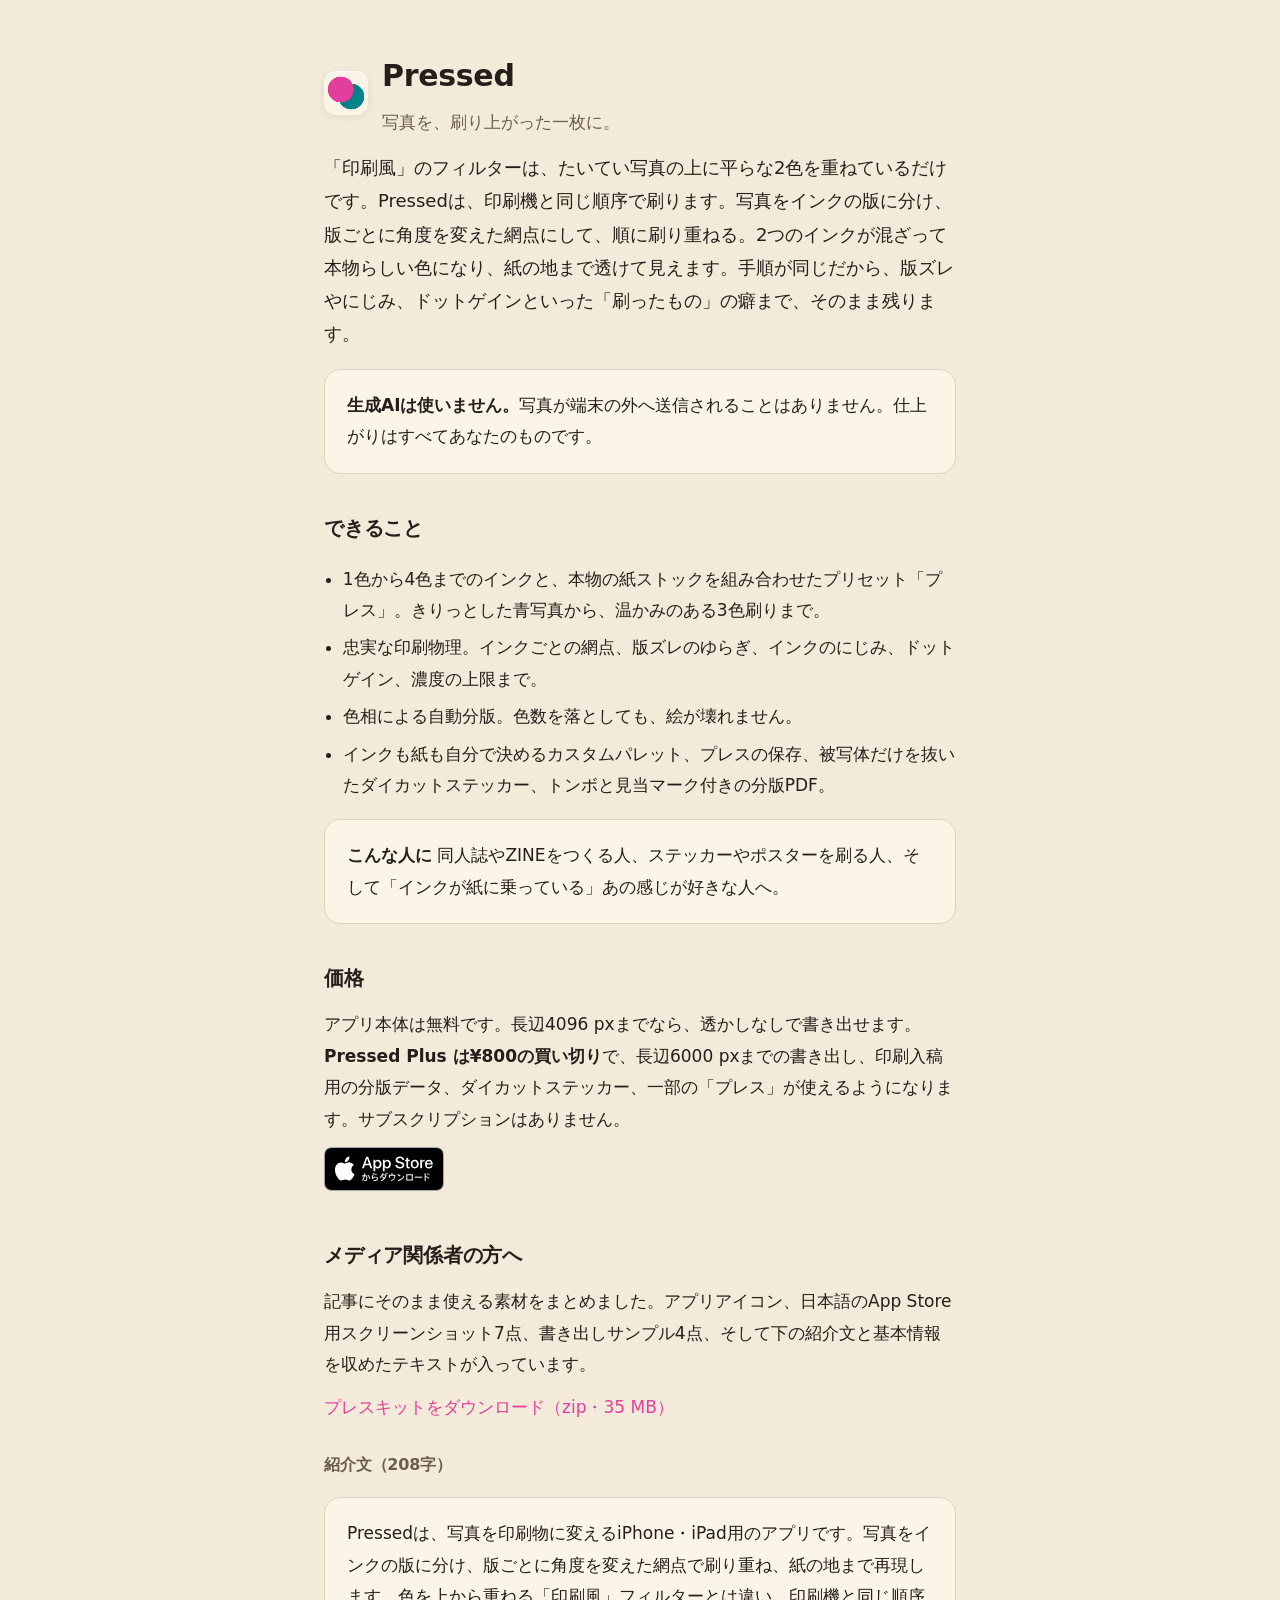
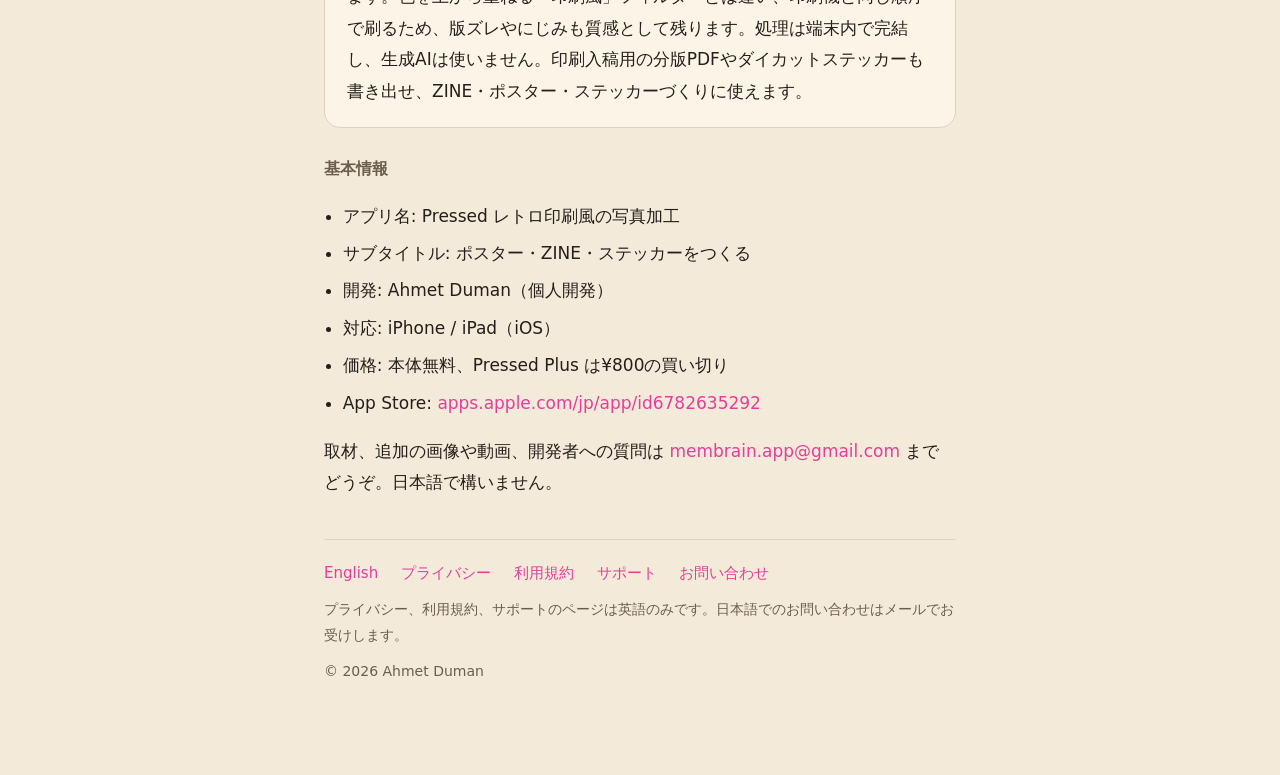
==== ja/index.html @ ede1c7cb "feat: a Japanese press page, a press kit, and an English headline without the mark The English headl" ====
<!doctype html>
<html lang="ja">
<head>
<meta charset="utf-8">
<meta name="viewport" content="width=device-width, initial-scale=1">
<title>Pressed - 写真を、刷り上がった一枚に</title>
<meta name="description" content="写真をインクの版に分け、版ごとに角度を変えた網点で刷り重ねる、レトロ印刷風の写真加工アプリ。処理は端末内で完結し、生成AIは使いません。ポスター・ZINE・ステッカーに。プレスキットもこちらから。">
<link rel="alternate" hreflang="ja" href="https://aduman.github.io/pressed-app/ja/">
<link rel="alternate" hreflang="en" href="https://aduman.github.io/pressed-app/">
<link rel="alternate" hreflang="x-default" href="https://aduman.github.io/pressed-app/">
<link rel="stylesheet" href="../style.css">
</head>
<body>
<div class="wrap">
  <header>
    <div class="mark" aria-hidden="true"></div>
    <div>
      <h1>Pressed</h1>
      <p class="tag">写真を、刷り上がった一枚に。</p>
    </div>
  </header>

  <p class="lede">「印刷風」のフィルターは、たいてい写真の上に平らな2色を重ねているだけです。Pressedは、印刷機と同じ順序で刷ります。写真をインクの版に分け、版ごとに角度を変えた網点にして、順に刷り重ねる。2つのインクが混ざって本物らしい色になり、紙の地まで透けて見えます。手順が同じだから、版ズレやにじみ、ドットゲインといった「刷ったもの」の癖まで、そのまま残ります。</p>

  <div class="card"><strong>生成AIは使いません。</strong>写真が端末の外へ送信されることはありません。仕上がりはすべてあなたのものです。</div>

  <h2>できること</h2>
  <ul>
    <li>1色から4色までのインクと、本物の紙ストックを組み合わせたプリセット「プレス」。きりっとした青写真から、温かみのある3色刷りまで。</li>
    <li>忠実な印刷物理。インクごとの網点、版ズレのゆらぎ、インクのにじみ、ドットゲイン、濃度の上限まで。</li>
    <li>色相による自動分版。色数を落としても、絵が壊れません。</li>
    <li>インクも紙も自分で決めるカスタムパレット、プレスの保存、被写体だけを抜いたダイカットステッカー、トンボと見当マーク付きの分版PDF。</li>
  </ul>

  <div class="card"><strong>こんな人に</strong> 同人誌やZINEをつくる人、ステッカーやポスターを刷る人、そして「インクが紙に乗っている」あの感じが好きな人へ。</div>

  <h2>価格</h2>
  <p>アプリ本体は無料です。長辺4096 pxまでなら、透かしなしで書き出せます。<strong>Pressed Plus は¥800の買い切り</strong>で、長辺6000 pxまでの書き出し、印刷入稿用の分版データ、ダイカットステッカー、一部の「プレス」が使えるようになります。サブスクリプションはありません。</p>

  <p><a class="badge" href="https://apps.apple.com/jp/app/id6782635292"><img src="../appstore-badge-ja.svg" alt="App Store でダウンロード" width="109" height="40"></a></p>

  <h2>メディア関係者の方へ</h2>
  <p>記事にそのまま使える素材をまとめました。アプリアイコン、日本語のApp Store用スクリーンショット7点、書き出しサンプル4点、そして下の紹介文と基本情報を収めたテキストが入っています。</p>
  <p><a href="../press/pressed-press-kit.zip">プレスキットをダウンロード（zip・35 MB）</a></p>

  <h3>紹介文（208字）</h3>
  <div class="card">Pressedは、写真を印刷物に変えるiPhone・iPad用のアプリです。写真をインクの版に分け、版ごとに角度を変えた網点で刷り重ね、紙の地まで再現します。色を上から重ねる「印刷風」フィルターとは違い、印刷機と同じ順序で刷るため、版ズレやにじみも質感として残ります。処理は端末内で完結し、生成AIは使いません。印刷入稿用の分版PDFやダイカットステッカーも書き出せ、ZINE・ポスター・ステッカーづくりに使えます。</div>

  <h3>基本情報</h3>
  <ul>
    <li>アプリ名: Pressed レトロ印刷風の写真加工</li>
    <li>サブタイトル: ポスター・ZINE・ステッカーをつくる</li>
    <li>開発: Ahmet Duman（個人開発）</li>
    <li>対応: iPhone / iPad（iOS）</li>
    <li>価格: 本体無料、Pressed Plus は¥800の買い切り</li>
    <li>App Store: <a href="https://apps.apple.com/jp/app/id6782635292">apps.apple.com/jp/app/id6782635292</a></li>
  </ul>

  <p>取材、追加の画像や動画、開発者への質問は <a href="mailto:membrain.app@gmail.com">membrain.app@gmail.com</a> までどうぞ。日本語で構いません。</p>

  <nav>
    <a href="../index.html">English</a>
    <a href="../privacy.html">プライバシー</a>
    <a href="../terms.html">利用規約</a>
    <a href="../support.html">サポート</a>
    <a href="mailto:membrain.app@gmail.com">お問い合わせ</a>
  </nav>
  <p class="muted">プライバシー、利用規約、サポートのページは英語のみです。日本語でのお問い合わせはメールでお受けします。</p>
  <p class="muted">© 2026 Ahmet Duman</p>
</div>
</body>
</html>
---- style.css ----
:root{
  --paper:#f3ead9; --ink:#241f1a; --soft:#6b5e4c; --line:#e0d3bd;
  --pink:#e43e9c; --teal:#00838a; --card:#fbf4e7;
}
*{box-sizing:border-box}
html{-webkit-text-size-adjust:100%}
body{
  margin:0;background:var(--paper);color:var(--ink);
  font:17px/1.6 ui-rounded,"SF Pro Rounded",system-ui,-apple-system,Segoe UI,Roboto,
       "Hiragino Sans","Hiragino Kaku Gothic ProN","Yu Gothic","Noto Sans JP",sans-serif;
}
html[lang="ja"] body{line-height:1.85}
html[lang="ja"] .lede{font-size:18px}
.wrap{max-width:680px;margin:0 auto;padding:48px 24px 80px}
header{display:flex;align-items:center;gap:14px;margin-bottom:8px}
.mark{width:44px;height:44px;border-radius:12px;flex:none;
  background:
    radial-gradient(circle at 38% 42%, var(--pink) 0 34%, transparent 35%),
    radial-gradient(circle at 62% 58%, var(--teal) 0 34%, transparent 35%),
    var(--card);
  box-shadow:0 1px 0 #fff inset,0 2px 8px rgba(0,0,0,.08)}
h1{font-size:30px;margin:0;letter-spacing:-.01em}
h2{font-size:20px;margin:36px 0 10px;letter-spacing:-.01em}
h3{font-size:16px;margin:26px 0 8px;color:var(--soft);letter-spacing:-.01em}
.tag{color:var(--soft);margin:.2em 0 0}
p{margin:.7em 0}
a{color:var(--pink);text-decoration:none}
a:hover{text-decoration:underline}
.lede{font-size:19px}
.card{background:var(--card);border:1px solid var(--line);border-radius:16px;padding:20px 22px;margin:18px 0}
ul{padding-left:1.1em}
li{margin:.35em 0}
.badge{display:inline-block;line-height:0}
.badge img{display:block;height:44px;width:auto}
small,.muted{color:var(--soft);font-size:14px}
nav{margin-top:40px;padding-top:20px;border-top:1px solid var(--line);font-size:15px}
nav a{margin-right:18px}
hr{border:none;border-top:1px solid var(--line);margin:28px 0}
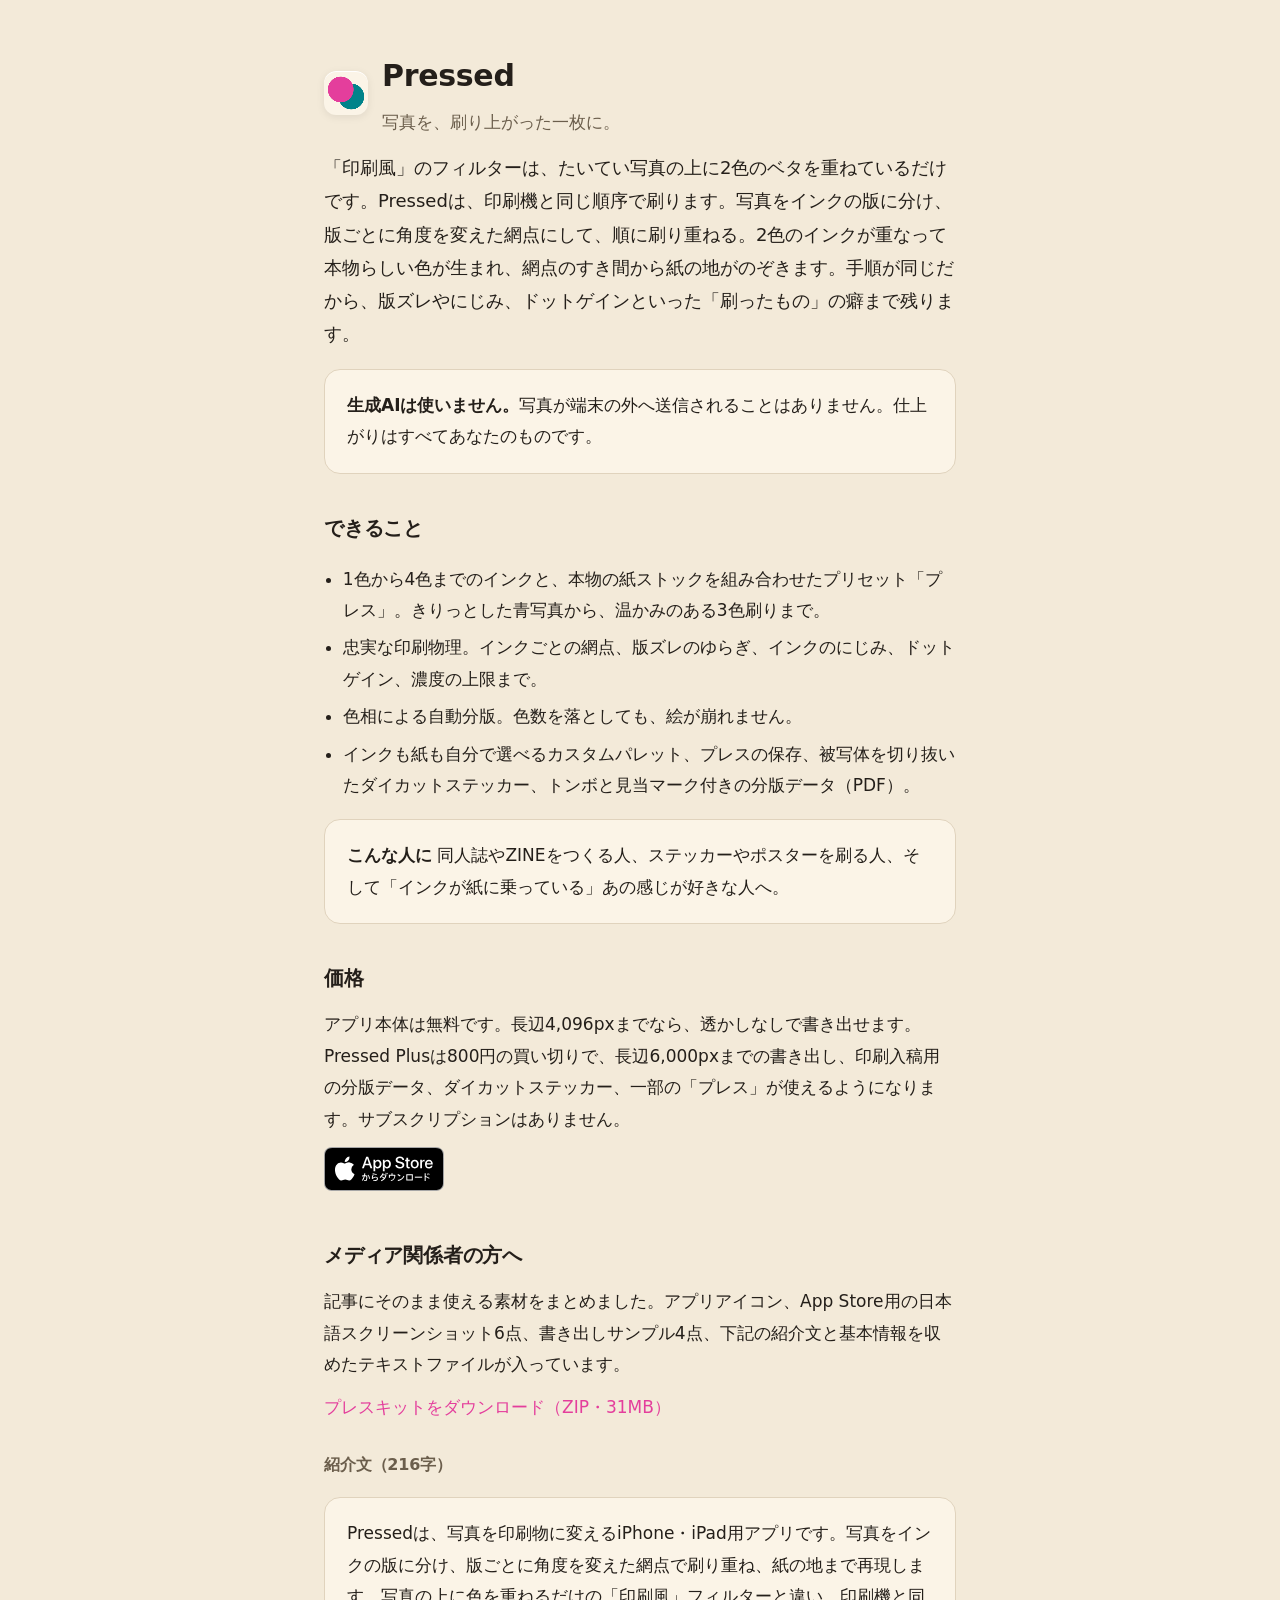
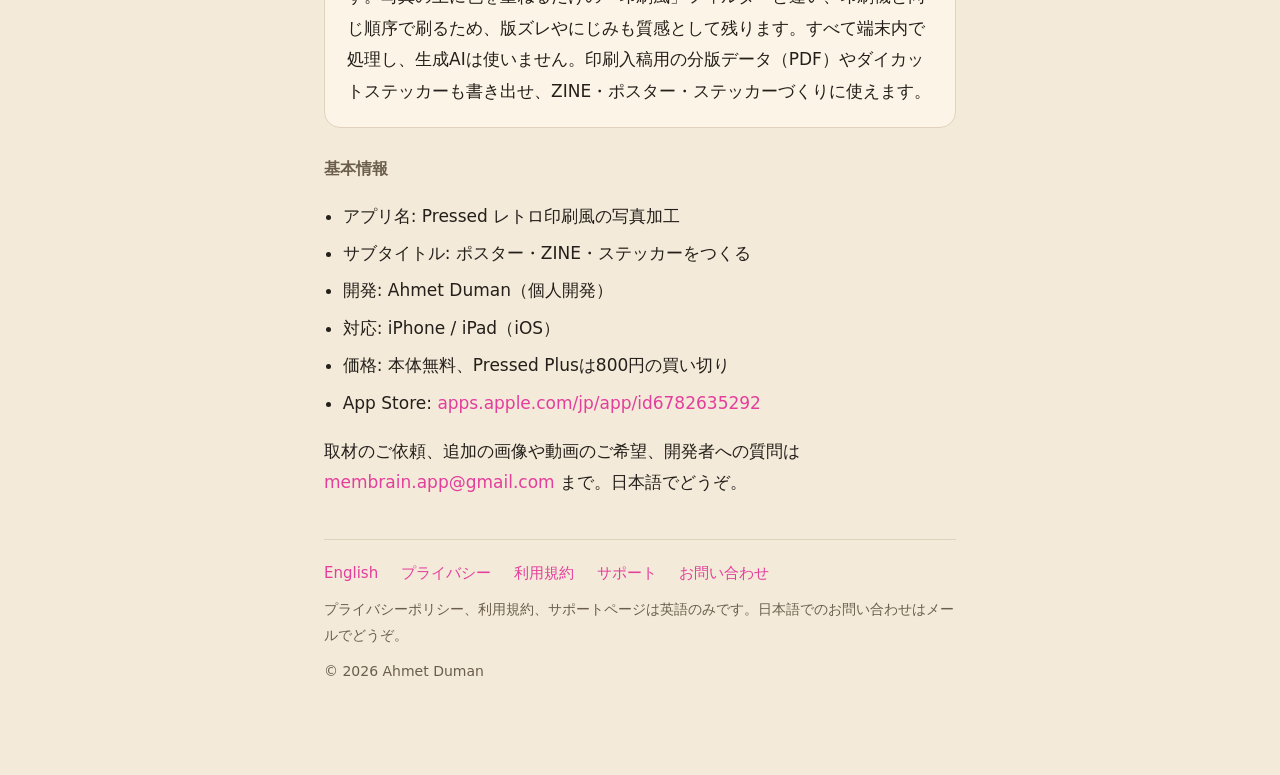
==== commit f242d141: "fix: native-review copy corrections and kit portrait removal The Japanese lede, feature list, price," ====
--- a/ja/index.html
+++ b/ja/index.html
@@ -20,7 +20,7 @@
     </div>
   </header>
 
-  <p class="lede">「印刷風」のフィルターは、たいてい写真の上に平らな2色を重ねているだけです。Pressedは、印刷機と同じ順序で刷ります。写真をインクの版に分け、版ごとに角度を変えた網点にして、順に刷り重ねる。2つのインクが混ざって本物らしい色になり、紙の地まで透けて見えます。手順が同じだから、版ズレやにじみ、ドットゲインといった「刷ったもの」の癖まで、そのまま残ります。</p>
+  <p class="lede">「印刷風」のフィルターは、たいてい写真の上に2色のベタを重ねているだけです。Pressedは、印刷機と同じ順序で刷ります。写真をインクの版に分け、版ごとに角度を変えた網点にして、順に刷り重ねる。2色のインクが重なって本物らしい色が生まれ、網点のすき間から紙の地がのぞきます。手順が同じだから、版ズレやにじみ、ドットゲインといった「刷ったもの」の癖まで残ります。</p>
 
   <div class="card"><strong>生成AIは使いません。</strong>写真が端末の外へ送信されることはありません。仕上がりはすべてあなたのものです。</div>
 
@@ -28,23 +28,23 @@
   <ul>
     <li>1色から4色までのインクと、本物の紙ストックを組み合わせたプリセット「プレス」。きりっとした青写真から、温かみのある3色刷りまで。</li>
     <li>忠実な印刷物理。インクごとの網点、版ズレのゆらぎ、インクのにじみ、ドットゲイン、濃度の上限まで。</li>
-    <li>色相による自動分版。色数を落としても、絵が壊れません。</li>
-    <li>インクも紙も自分で決めるカスタムパレット、プレスの保存、被写体だけを抜いたダイカットステッカー、トンボと見当マーク付きの分版PDF。</li>
+    <li>色相による自動分版。色数を落としても、絵が崩れません。</li>
+    <li>インクも紙も自分で選べるカスタムパレット、プレスの保存、被写体を切り抜いたダイカットステッカー、トンボと見当マーク付きの分版データ（PDF）。</li>
   </ul>
 
   <div class="card"><strong>こんな人に</strong> 同人誌やZINEをつくる人、ステッカーやポスターを刷る人、そして「インクが紙に乗っている」あの感じが好きな人へ。</div>
 
   <h2>価格</h2>
-  <p>アプリ本体は無料です。長辺4096 pxまでなら、透かしなしで書き出せます。<strong>Pressed Plus は¥800の買い切り</strong>で、長辺6000 pxまでの書き出し、印刷入稿用の分版データ、ダイカットステッカー、一部の「プレス」が使えるようになります。サブスクリプションはありません。</p>
+  <p>アプリ本体は無料です。長辺4,096pxまでなら、透かしなしで書き出せます。Pressed Plusは800円の買い切りで、長辺6,000pxまでの書き出し、印刷入稿用の分版データ、ダイカットステッカー、一部の「プレス」が使えるようになります。サブスクリプションはありません。</p>
 
   <p><a class="badge" href="https://apps.apple.com/jp/app/id6782635292"><img src="../appstore-badge-ja.svg" alt="App Store でダウンロード" width="109" height="40"></a></p>
 
   <h2>メディア関係者の方へ</h2>
-  <p>記事にそのまま使える素材をまとめました。アプリアイコン、日本語のApp Store用スクリーンショット7点、書き出しサンプル4点、そして下の紹介文と基本情報を収めたテキストが入っています。</p>
-  <p><a href="../press/pressed-press-kit.zip">プレスキットをダウンロード（zip・35 MB）</a></p>
+  <p>記事にそのまま使える素材をまとめました。アプリアイコン、App Store用の日本語スクリーンショット6点、書き出しサンプル4点、下記の紹介文と基本情報を収めたテキストファイルが入っています。</p>
+  <p><a href="../press/pressed-press-kit.zip">プレスキットをダウンロード（ZIP・31MB）</a></p>
 
-  <h3>紹介文（208字）</h3>
-  <div class="card">Pressedは、写真を印刷物に変えるiPhone・iPad用のアプリです。写真をインクの版に分け、版ごとに角度を変えた網点で刷り重ね、紙の地まで再現します。色を上から重ねる「印刷風」フィルターとは違い、印刷機と同じ順序で刷るため、版ズレやにじみも質感として残ります。処理は端末内で完結し、生成AIは使いません。印刷入稿用の分版PDFやダイカットステッカーも書き出せ、ZINE・ポスター・ステッカーづくりに使えます。</div>
+  <h3>紹介文（216字）</h3>
+  <div class="card">Pressedは、写真を印刷物に変えるiPhone・iPad用アプリです。写真をインクの版に分け、版ごとに角度を変えた網点で刷り重ね、紙の地まで再現します。写真の上に色を重ねるだけの「印刷風」フィルターと違い、印刷機と同じ順序で刷るため、版ズレやにじみも質感として残ります。すべて端末内で処理し、生成AIは使いません。印刷入稿用の分版データ（PDF）やダイカットステッカーも書き出せ、ZINE・ポスター・ステッカーづくりに使えます。</div>
 
   <h3>基本情報</h3>
   <ul>
@@ -52,11 +52,11 @@
     <li>サブタイトル: ポスター・ZINE・ステッカーをつくる</li>
     <li>開発: Ahmet Duman（個人開発）</li>
     <li>対応: iPhone / iPad（iOS）</li>
-    <li>価格: 本体無料、Pressed Plus は¥800の買い切り</li>
+    <li>価格: 本体無料、Pressed Plusは800円の買い切り</li>
     <li>App Store: <a href="https://apps.apple.com/jp/app/id6782635292">apps.apple.com/jp/app/id6782635292</a></li>
   </ul>
 
-  <p>取材、追加の画像や動画、開発者への質問は <a href="mailto:membrain.app@gmail.com">membrain.app@gmail.com</a> までどうぞ。日本語で構いません。</p>
+  <p>取材のご依頼、追加の画像や動画のご希望、開発者への質問は <a href="mailto:membrain.app@gmail.com">membrain.app@gmail.com</a> まで。日本語でどうぞ。</p>
 
   <nav>
     <a href="../index.html">English</a>
@@ -65,7 +65,7 @@
     <a href="../support.html">サポート</a>
     <a href="mailto:membrain.app@gmail.com">お問い合わせ</a>
   </nav>
-  <p class="muted">プライバシー、利用規約、サポートのページは英語のみです。日本語でのお問い合わせはメールでお受けします。</p>
+  <p class="muted">プライバシーポリシー、利用規約、サポートページは英語のみです。日本語でのお問い合わせはメールでどうぞ。</p>
   <p class="muted">© 2026 Ahmet Duman</p>
 </div>
 </body>
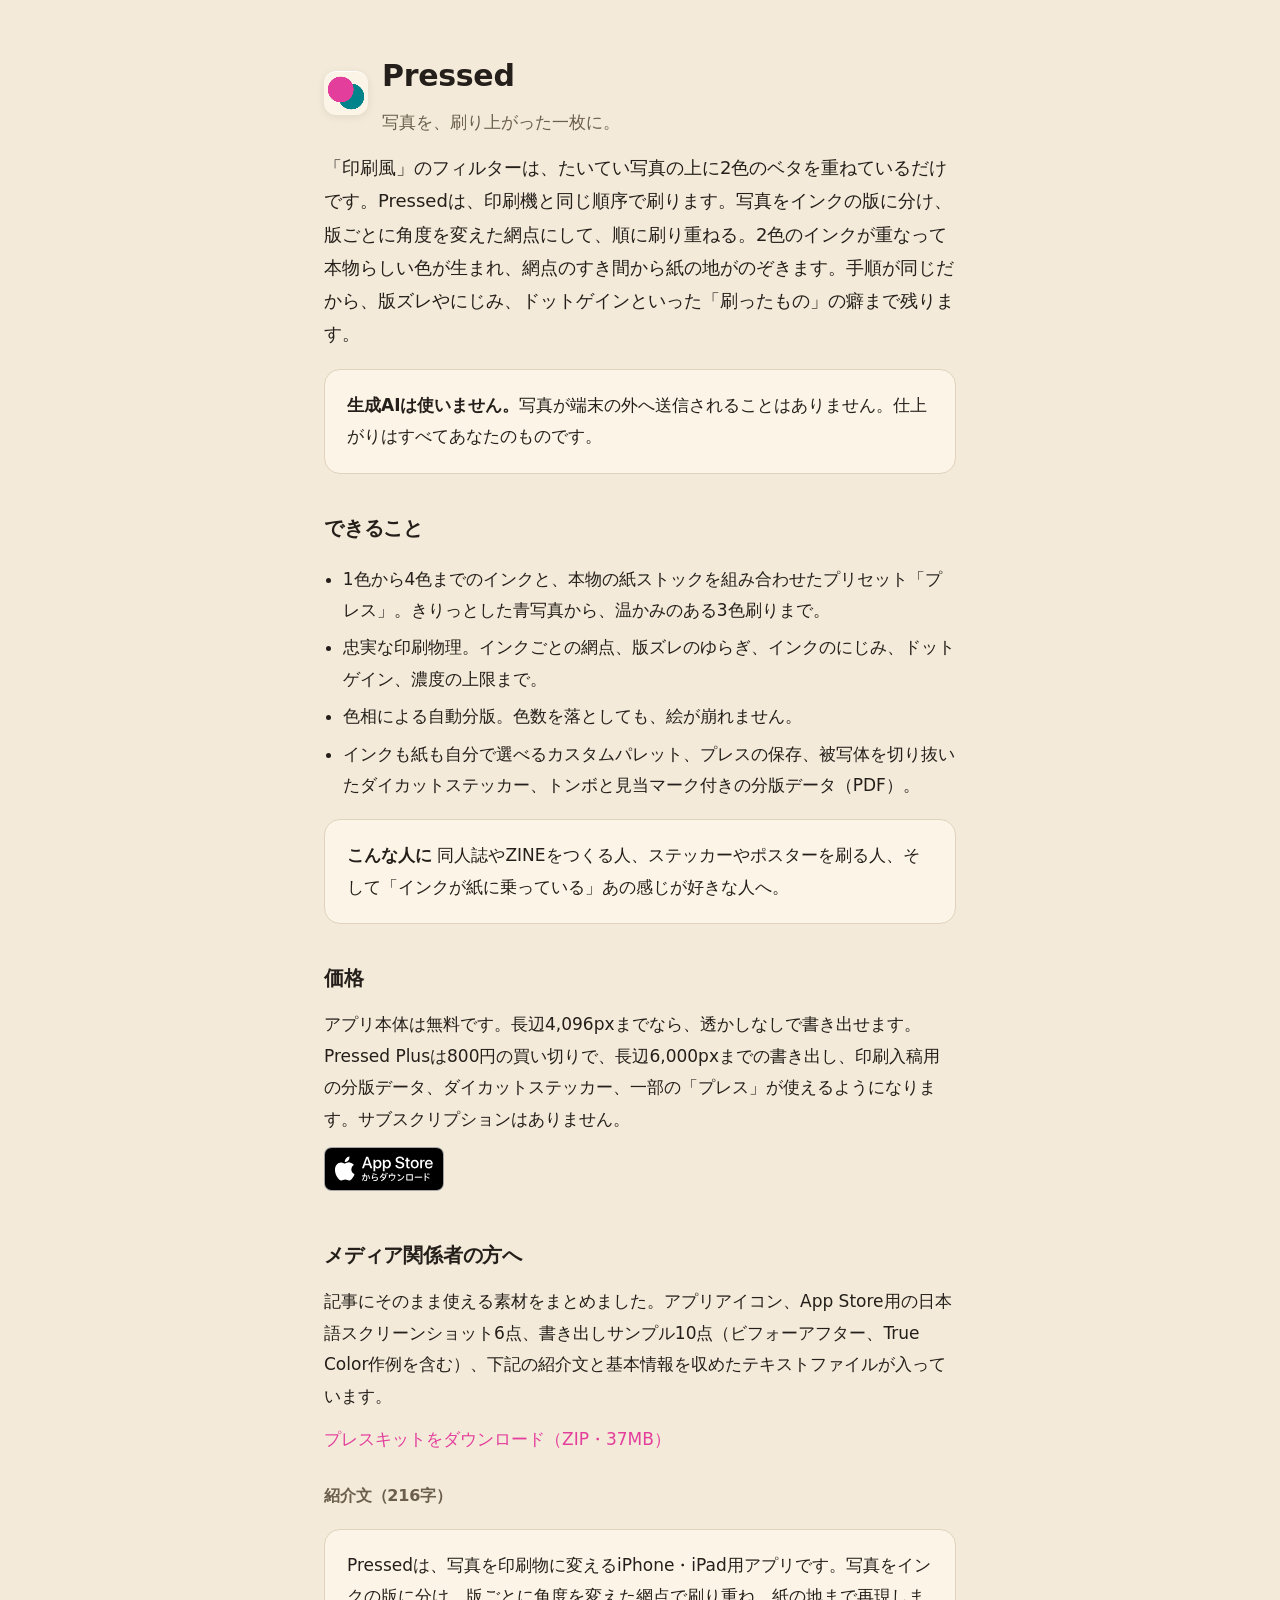
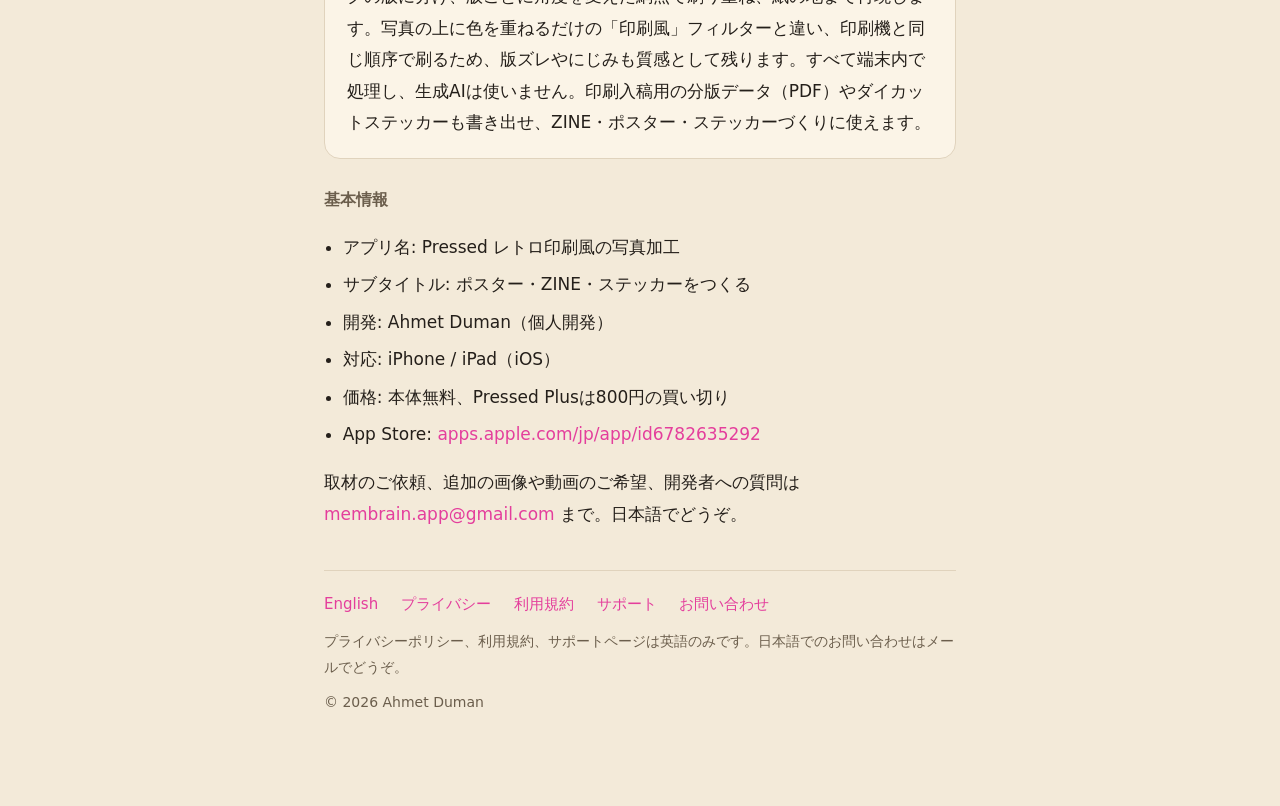
==== commit bf2aef68: "feat: ten press kit samples, with before/after pairs and True Color The press kit zip gains three be" ====
--- a/ja/index.html
+++ b/ja/index.html
@@ -40,8 +40,8 @@
   <p><a class="badge" href="https://apps.apple.com/jp/app/id6782635292"><img src="../appstore-badge-ja.svg" alt="App Store でダウンロード" width="109" height="40"></a></p>
 
   <h2>メディア関係者の方へ</h2>
-  <p>記事にそのまま使える素材をまとめました。アプリアイコン、App Store用の日本語スクリーンショット6点、書き出しサンプル4点、下記の紹介文と基本情報を収めたテキストファイルが入っています。</p>
-  <p><a href="../press/pressed-press-kit.zip">プレスキットをダウンロード（ZIP・31MB）</a></p>
+  <p>記事にそのまま使える素材をまとめました。アプリアイコン、App Store用の日本語スクリーンショット6点、書き出しサンプル10点（ビフォーアフター、True Color作例を含む）、下記の紹介文と基本情報を収めたテキストファイルが入っています。</p>
+  <p><a href="../press/pressed-press-kit.zip">プレスキットをダウンロード（ZIP・37MB）</a></p>
 
   <h3>紹介文（216字）</h3>
   <div class="card">Pressedは、写真を印刷物に変えるiPhone・iPad用アプリです。写真をインクの版に分け、版ごとに角度を変えた網点で刷り重ね、紙の地まで再現します。写真の上に色を重ねるだけの「印刷風」フィルターと違い、印刷機と同じ順序で刷るため、版ズレやにじみも質感として残ります。すべて端末内で処理し、生成AIは使いません。印刷入稿用の分版データ（PDF）やダイカットステッカーも書き出せ、ZINE・ポスター・ステッカーづくりに使えます。</div>
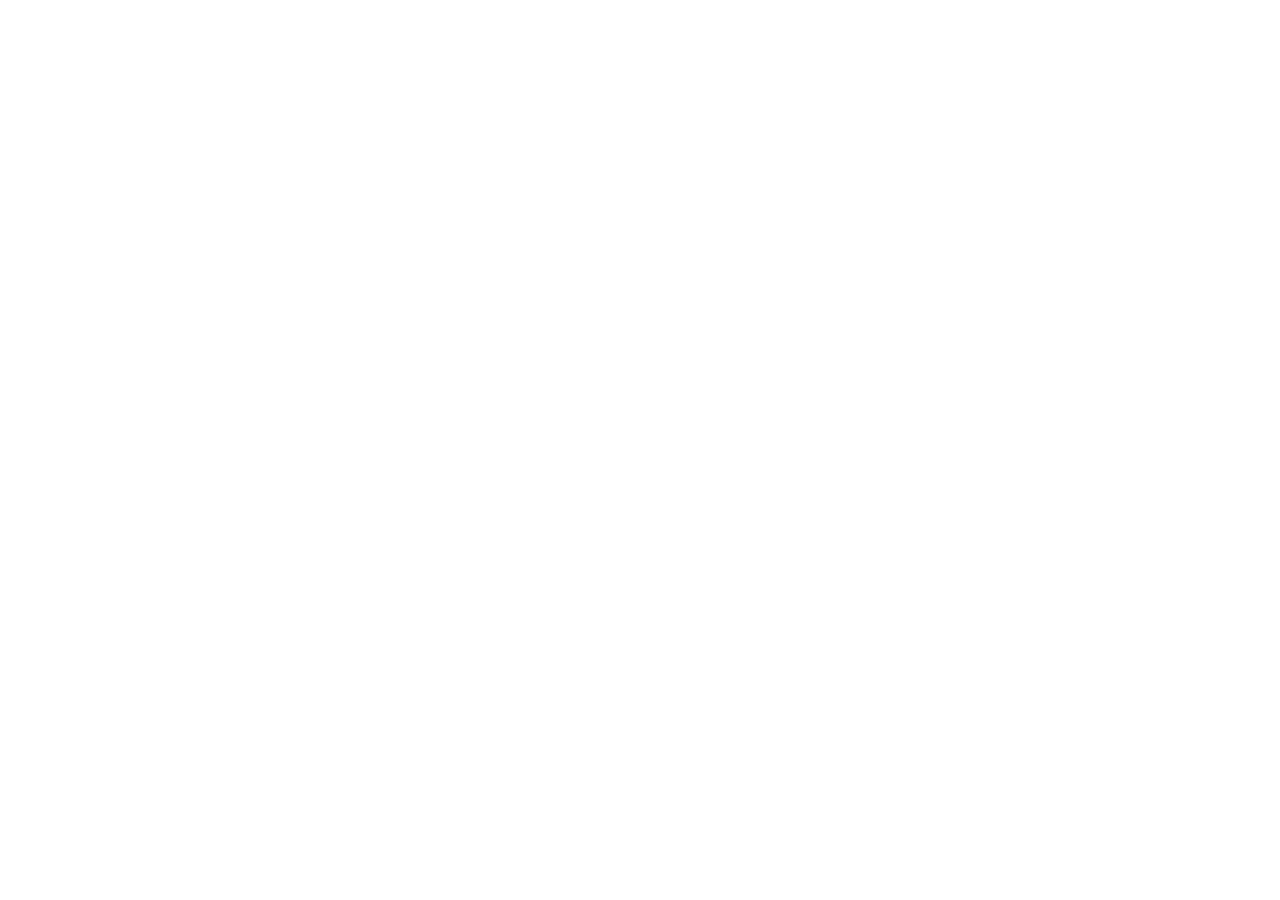
==== commit e02dbaa1: "Redirect Pressed landing pages to Almost Matter Move English and Japanese landing visitors to the cu" ====
--- a/ja/index.html
+++ b/ja/index.html
@@ -3,70 +3,14 @@
 <head>
 <meta charset="utf-8">
 <meta name="viewport" content="width=device-width, initial-scale=1">
-<title>Pressed - 写真を、刷り上がった一枚に</title>
-<meta name="description" content="写真をインクの版に分け、版ごとに角度を変えた網点で刷り重ねる、レトロ印刷風の写真加工アプリ。処理は端末内で完結し、生成AIは使いません。ポスター・ZINE・ステッカーに。プレスキットもこちらから。">
-<link rel="alternate" hreflang="ja" href="https://aduman.github.io/pressed-app/ja/">
-<link rel="alternate" hreflang="en" href="https://aduman.github.io/pressed-app/">
-<link rel="alternate" hreflang="x-default" href="https://aduman.github.io/pressed-app/">
-<link rel="stylesheet" href="../style.css">
+<title>Pressed — Almost Matter に移転しました</title>
+<link rel="canonical" href="https://almostmatter.com/apps/pressed/">
+<meta http-equiv="refresh" content="0; url=https://almostmatter.com/apps/pressed/">
+<script>window.location.replace("https://almostmatter.com/apps/pressed/" + window.location.search + window.location.hash);</script>
 </head>
 <body>
-<div class="wrap">
-  <header>
-    <div class="mark" aria-hidden="true"></div>
-    <div>
-      <h1>Pressed</h1>
-      <p class="tag">写真を、刷り上がった一枚に。</p>
-    </div>
-  </header>
-
-  <p class="lede">「印刷風」のフィルターは、たいてい写真の上に2色のベタを重ねているだけです。Pressedは、印刷機と同じ順序で刷ります。写真をインクの版に分け、版ごとに角度を変えた網点にして、順に刷り重ねる。2色のインクが重なって本物らしい色が生まれ、網点のすき間から紙の地がのぞきます。手順が同じだから、版ズレやにじみ、ドットゲインといった「刷ったもの」の癖まで残ります。</p>
-
-  <div class="card"><strong>生成AIは使いません。</strong>写真が端末の外へ送信されることはありません。仕上がりはすべてあなたのものです。</div>
-
-  <h2>できること</h2>
-  <ul>
-    <li>1色から4色までのインクと、本物の紙ストックを組み合わせたプリセット「プレス」。きりっとした青写真から、温かみのある3色刷りまで。</li>
-    <li>忠実な印刷物理。インクごとの網点、版ズレのゆらぎ、インクのにじみ、ドットゲイン、濃度の上限まで。</li>
-    <li>色相による自動分版。色数を落としても、絵が崩れません。</li>
-    <li>インクも紙も自分で選べるカスタムパレット、プレスの保存、被写体を切り抜いたダイカットステッカー、トンボと見当マーク付きの分版データ（PDF）。</li>
-  </ul>
-
-  <div class="card"><strong>こんな人に</strong> 同人誌やZINEをつくる人、ステッカーやポスターを刷る人、そして「インクが紙に乗っている」あの感じが好きな人へ。</div>
-
-  <h2>価格</h2>
-  <p>アプリ本体は無料です。長辺4,096pxまでなら、透かしなしで書き出せます。Pressed Plusは800円の買い切りで、長辺6,000pxまでの書き出し、印刷入稿用の分版データ、ダイカットステッカー、一部の「プレス」が使えるようになります。サブスクリプションはありません。</p>
-
-  <p><a class="badge" href="https://apps.apple.com/jp/app/id6782635292"><img src="../appstore-badge-ja.svg" alt="App Store でダウンロード" width="109" height="40"></a></p>
-
-  <h2>メディア関係者の方へ</h2>
-  <p>記事にそのまま使える素材をまとめました。アプリアイコン、App Store用の日本語スクリーンショット6点、書き出しサンプル10点（ビフォーアフター、True Color作例を含む）、下記の紹介文と基本情報を収めたテキストファイルが入っています。</p>
-  <p><a href="../press/pressed-press-kit.zip">プレスキットをダウンロード（ZIP・37MB）</a></p>
-
-  <h3>紹介文（216字）</h3>
-  <div class="card">Pressedは、写真を印刷物に変えるiPhone・iPad用アプリです。写真をインクの版に分け、版ごとに角度を変えた網点で刷り重ね、紙の地まで再現します。写真の上に色を重ねるだけの「印刷風」フィルターと違い、印刷機と同じ順序で刷るため、版ズレやにじみも質感として残ります。すべて端末内で処理し、生成AIは使いません。印刷入稿用の分版データ（PDF）やダイカットステッカーも書き出せ、ZINE・ポスター・ステッカーづくりに使えます。</div>
-
-  <h3>基本情報</h3>
-  <ul>
-    <li>アプリ名: Pressed レトロ印刷風の写真加工</li>
-    <li>サブタイトル: ポスター・ZINE・ステッカーをつくる</li>
-    <li>開発: Ahmet Duman（個人開発）</li>
-    <li>対応: iPhone / iPad（iOS）</li>
-    <li>価格: 本体無料、Pressed Plusは800円の買い切り</li>
-    <li>App Store: <a href="https://apps.apple.com/jp/app/id6782635292">apps.apple.com/jp/app/id6782635292</a></li>
-  </ul>
-
-  <p>取材のご依頼、追加の画像や動画のご希望、開発者への質問は <a href="mailto:membrain.app@gmail.com">membrain.app@gmail.com</a> まで。日本語でどうぞ。</p>
-
-  <nav>
-    <a href="../index.html">English</a>
-    <a href="../privacy.html">プライバシー</a>
-    <a href="../terms.html">利用規約</a>
-    <a href="../support.html">サポート</a>
-    <a href="mailto:membrain.app@gmail.com">お問い合わせ</a>
-  </nav>
-  <p class="muted">プライバシーポリシー、利用規約、サポートページは英語のみです。日本語でのお問い合わせはメールでどうぞ。</p>
-  <p class="muted">© 2026 Ahmet Duman</p>
-</div>
+<h1>Pressed</h1>
+<p>Pressed の公式サイトは Almost Matter に移転しました。</p>
+<p><a href="https://almostmatter.com/apps/pressed/">Pressed の公式サイトへ</a></p>
 </body>
 </html>
